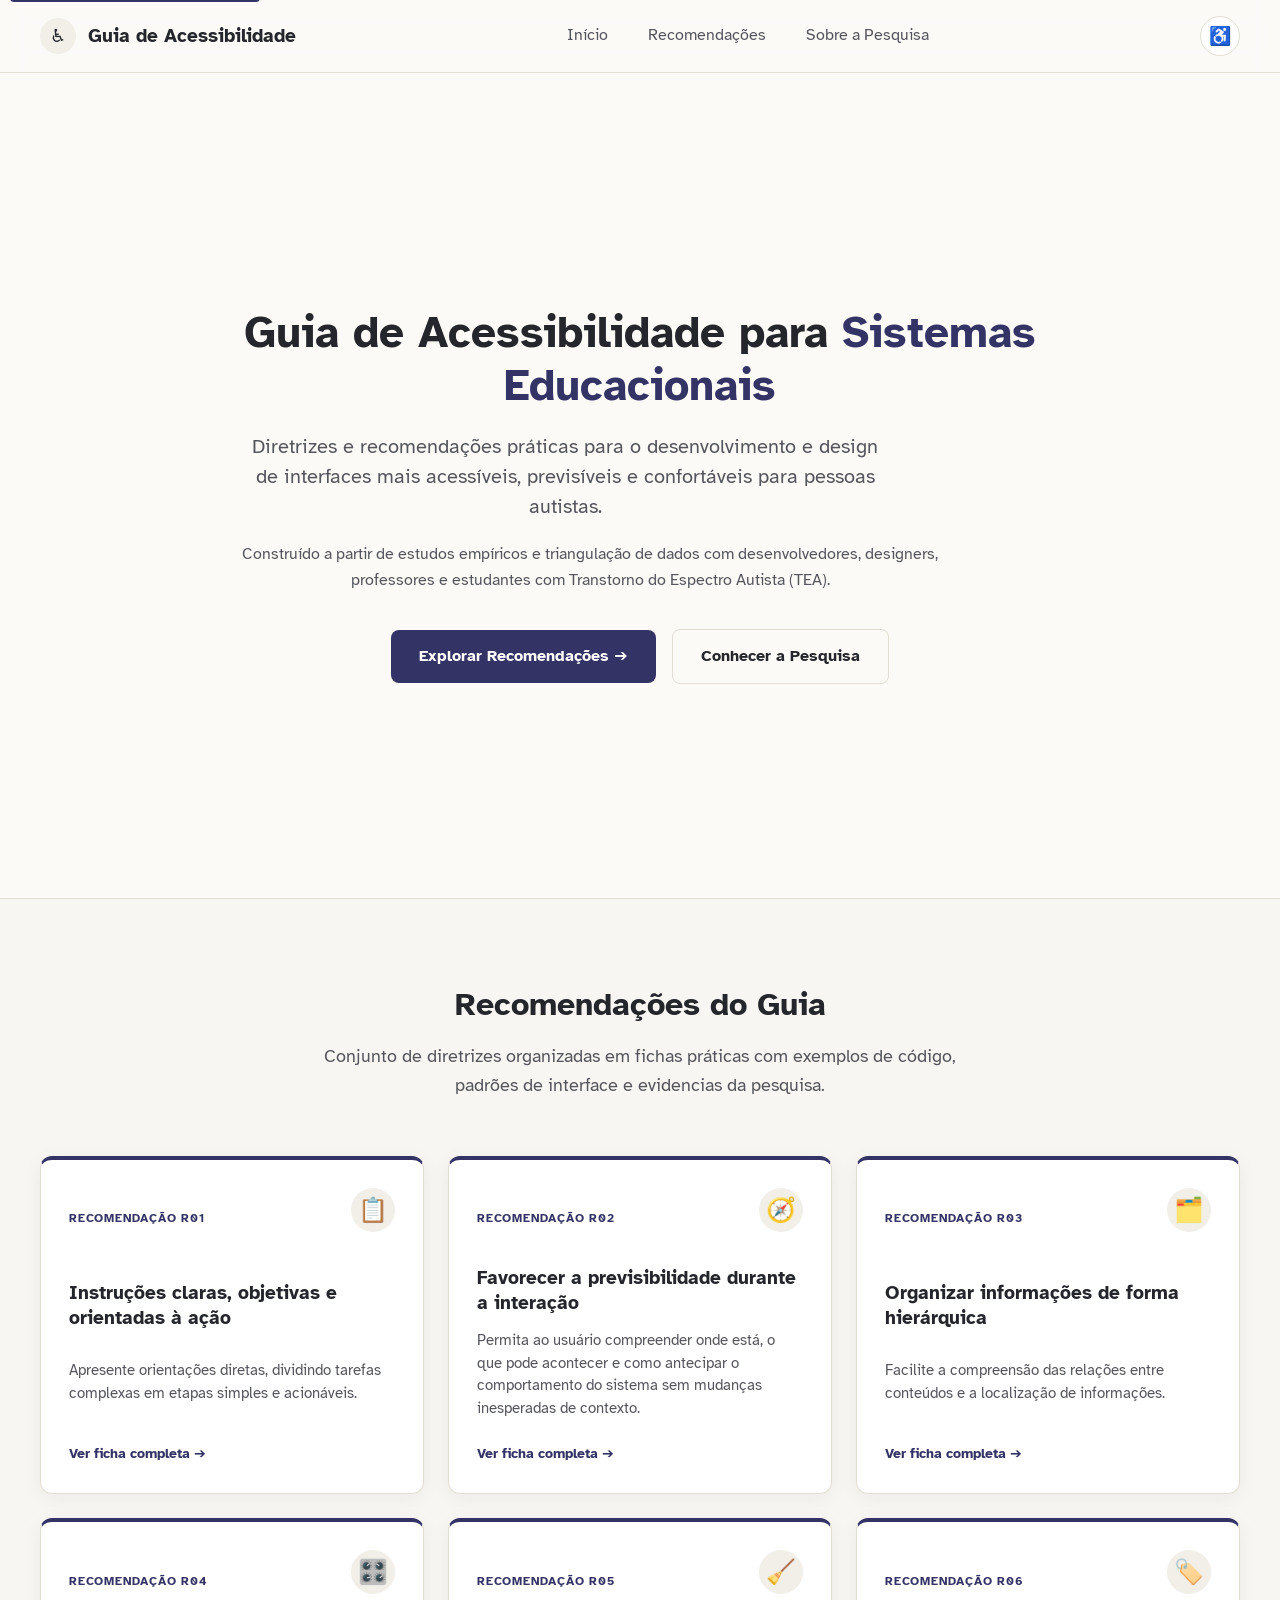
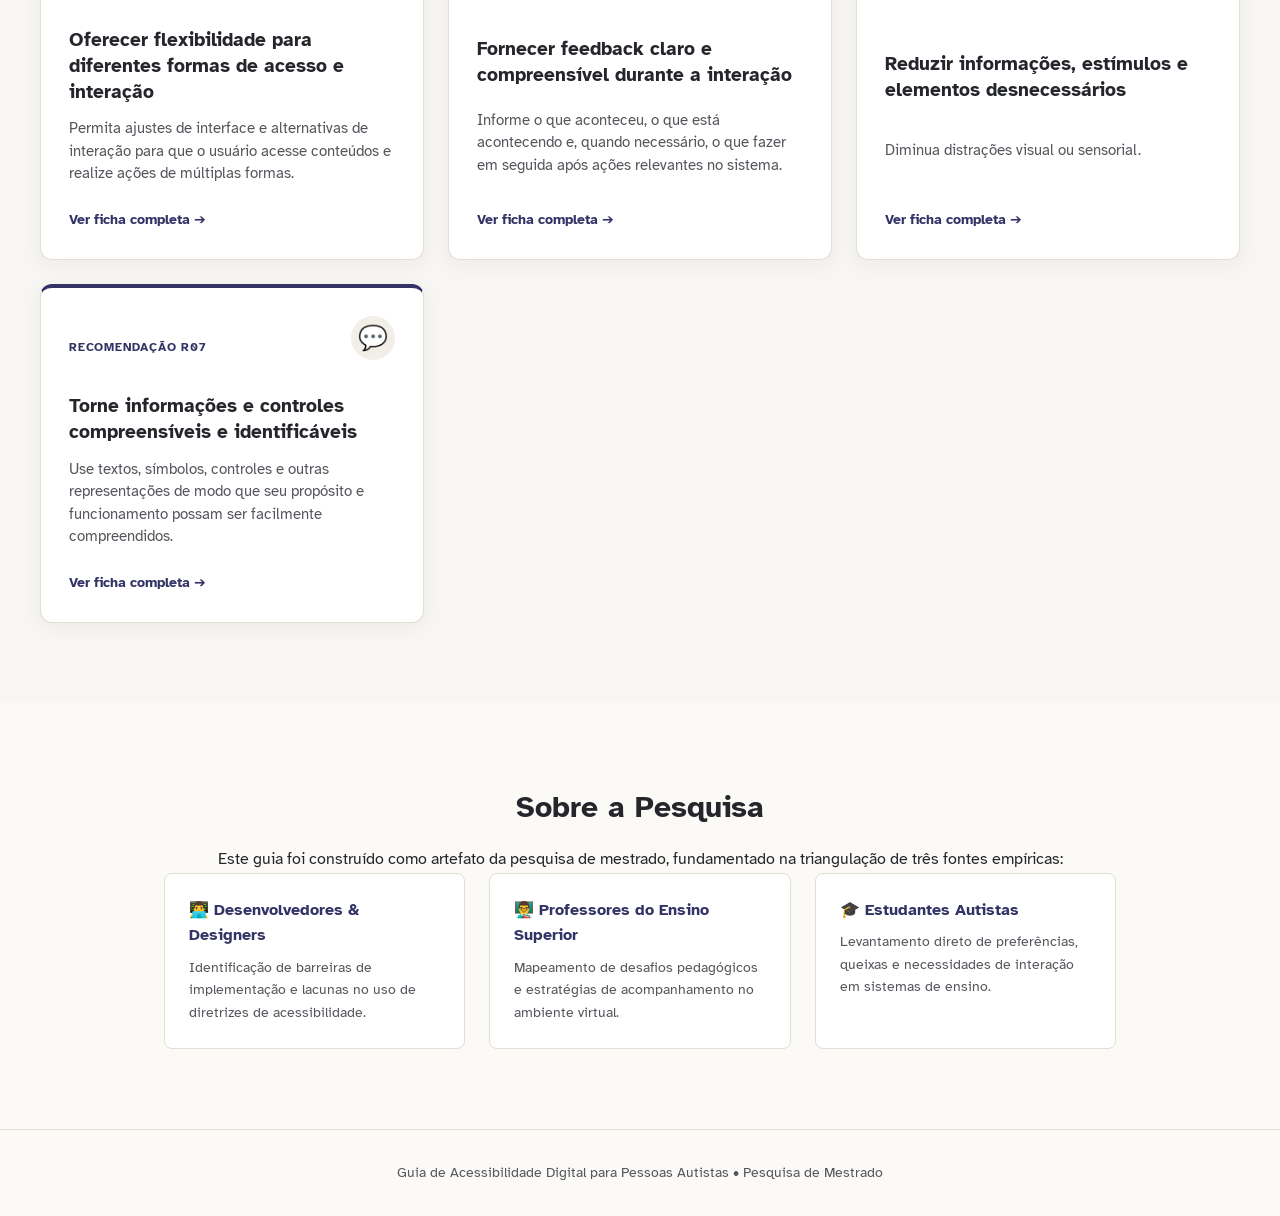
==== index.html @ 95f2e217 "guia de acessabilidade" ====
<!DOCTYPE html>
<html lang="pt-BR">
<head>
    <meta charset="UTF-8">
    <meta name="viewport" content="width=device-width, initial-scale=1.0">
    <title>Guia de Acessibilidade Digital | Sistemas para Pessoas Autistas</title>

    <link rel="preconnect" href="https://fonts.googleapis.com">
    <link rel="preconnect" href="https://fonts.gstatic.com" crossorigin>
    <link href="https://fonts.googleapis.com/css2?family=Atkinson+Hyperlegible:ital,wght@0,400;0,700;1,400&display=swap" rel="stylesheet">

    <link rel="stylesheet" href="assets/css/main.css">
</head>

<body>

    <!-- Link Acessível para Teclado (Skip to Content) -->
    <a href="#conteudo-principal" class="skip-link">Pular para o conteúdo principal</a>

    <!-- =====================================================
         BARRA DE NAVEGAÇÃO
    ===================================================== -->
    <header>
        <nav class="navbar" aria-label="Navegação principal">
            <a href="#inicio" class="logo">
                <span class="logo-icon" aria-hidden="true">♿</span>
                <span>Guia de Acessibilidade</span>
            </a>

            <ul class="menu">
                <li><a href="#inicio" >Início</a></li>
                <li><a href="#categorias">Recomendações</a></li>
                <li><a href="#sobre">Sobre a Pesquisa</a></li>
            </ul>

            <button class="accessibility" aria-label="Abrir opções de acessibilidade" title="Opções de acessibilidade">
                <span aria-hidden="true">♿</span>
            </button>
        </nav>
    </header>

    <!-- =====================================================
         CONTEÚDO PRINCIPAL
    ===================================================== -->
    <main id="conteudo-principal">

        <!-- HERO SECTION -->
        <section class="hero" id="inicio">
            <div class="hero-container">
                
                <h1>Guia de Acessibilidade para <mark>Sistemas Educacionais</mark></h1>

                <p class="hero-subtitle">
                    Diretrizes e recomendações práticas para o desenvolvimento e design de interfaces mais acessíveis, previsíveis e confortáveis para pessoas autistas.
                </p>

                <div class="hero-description">
                    <p>
                        Construído a partir de estudos empíricos e triangulação de dados com desenvolvedores, designers, professores e estudantes com Transtorno do Espectro Autista (TEA).
                    </p>
                </div>

                <div class="hero-actions">
                    <a href="#categorias" class="btn btn-primary">
                        Explorar Recomendações ➔
                    </a>
                    <a href="#sobre" class="btn btn-secondary">
                        Conhecer a Pesquisa
                    </a>
                </div>
            </div>
        </section>

        <!-- CATEGORIAS / RECOMENDAÇÕES -->
        <section class="categorias" id="categorias">
            <div class="categorias-container">

                <div class="secao-header">
                    <h2>Recomendações do Guia</h2>
                    <p class="categorias-intro">
                        Conjunto de diretrizes organizadas em fichas práticas com exemplos de código, padrões de interface e evidencias da pesquisa.
                    </p>
                </div>

                <div class="categorias-grid">

                    <!-- R01 -->
                    <a href="navegacao.html" class="categoria-card cor-1">
                        <div class="categoria-card-top">
                            <span class="categoria-codigo">RECOMENDAÇÃO R01</span>
                            <div class="categoria-icon" aria-hidden="true">📋</div>
                        </div>
                        <h3>Instruções claras, objetivas e orientadas à ação</h3>
                        <p>Apresente orientações diretas, dividindo tarefas complexas em etapas simples e acionáveis.</p>
                        <span class="card-link-texto">Ver ficha completa ➔</span>
                    </a>

                    <!-- R02 -->
                    <a href="categoria2.html" class="categoria-card cor-2">
                        <div class="categoria-card-top">
                            <span class="categoria-codigo">RECOMENDAÇÃO R02</span>
                            <div class="categoria-icon" aria-hidden="true">🧭</div>
                        </div>
                        <h3>Favorecer a previsibilidade durante a interação</h3>
                        <p>Permita ao usuário compreender onde está, o que pode acontecer e como antecipar o comportamento do sistema sem mudanças inesperadas de contexto.</p>
                        <span class="card-link-texto">Ver ficha completa ➔</span>
                    </a>

                    <!-- R03 -->
                    <a href="categoria3.html" class="categoria-card cor-3">
                        <div class="categoria-card-top">
                            <span class="categoria-codigo">RECOMENDAÇÃO R03</span>
                            <div class="categoria-icon" aria-hidden="true">🗂️</div>
                        </div>
                        <h3>Organizar informações de forma hierárquica</h3>
                        <p>Facilite a compreensão das relações entre conteúdos e a localização de informações.</p>
                        <span class="card-link-texto">Ver ficha completa ➔</span>
                    </a>

                    <!-- R04 -->
                    <a href="categoria4.html" class="categoria-card cor-4">
                        <div class="categoria-card-top">
                            <span class="categoria-codigo">RECOMENDAÇÃO R04</span>
                            <div class="categoria-icon" aria-hidden="true">🎛️</div>
                        </div>
                        <h3>Oferecer flexibilidade para diferentes formas de acesso e interação</h3>
                        <p>Permita ajustes de interface e alternativas de interação para que o usuário acesse conteúdos e realize ações de múltiplas formas.</p>
                        <span class="card-link-texto">Ver ficha completa ➔</span>
                    </a>

                    <!-- R05 -->
                    <a href="categoria5.html" class="categoria-card cor-5">
                        <div class="categoria-card-top">
                            <span class="categoria-codigo">RECOMENDAÇÃO R05</span>
                            <div class="categoria-icon" aria-hidden="true">🧹</div>
                        </div>
                        <h3>Fornecer feedback claro e compreensível durante a interação</h3>
                        <p>Informe o que aconteceu, o que está acontecendo e, quando necessário, o que fazer em seguida após ações relevantes no sistema.</p>
                        <span class="card-link-texto">Ver ficha completa ➔</span>
                    </a>

                    <!-- R06 -->
                    <a href="categoria6.html" class="categoria-card cor-6">
                        <div class="categoria-card-top">
                            <span class="categoria-codigo">RECOMENDAÇÃO R06</span>
                            <div class="categoria-icon" aria-hidden="true">🏷️</div>
                        </div>
                        <h3>Reduzir informações, estímulos e elementos desnecessários</h3>
                        <p>Diminua distrações visual ou sensorial.</p>
                        <span class="card-link-texto">Ver ficha completa ➔</span>
                    </a>

                    <!-- R07 -->
                    <a href="categoria7.html" class="categoria-card cor-7">
                        <div class="categoria-card-top">
                            <span class="categoria-codigo">RECOMENDAÇÃO R07</span>
                            <div class="categoria-icon" aria-hidden="true">💬</div>
                        </div>
                        <h3>Torne informações e controles compreensíveis e identificáveis</h3>
                        <p>Use textos, símbolos, controles e outras representações de modo que seu propósito e funcionamento possam ser facilmente compreendidos.</p>
                        <span class="card-link-texto">Ver ficha completa ➔</span>
                    </a>

                </div>

            </div>
        </section>

        <!-- SEÇÃO SOBRE A PESQUISA -->
        <section class="sobre-secao" id="sobre">
            <div class="sobre-container">
                <h2>Sobre a Pesquisa</h2>
                <p>
                    Este guia foi construído como artefato da pesquisa de mestrado, fundamentado na triangulação de três fontes empíricas:
                </p>
                <div class="sobre-grid">
                    <div class="sobre-item">
                        <strong>👨‍💻 Desenvolvedores & Designers</strong>
                        <p>Identificação de barreiras de implementação e lacunas no uso de diretrizes de acessibilidade.</p>
                    </div>
                    <div class="sobre-item">
                        <strong>👨‍🏫 Professores do Ensino Superior</strong>
                        <p>Mapeamento de desafios pedagógicos e estratégias de acompanhamento no ambiente virtual.</p>
                    </div>
                    <div class="sobre-item">
                        <strong>🎓 Estudantes Autistas</strong>
                        <p>Levantamento direto de preferências, queixas e necessidades de interação em sistemas de ensino.</p>
                    </div>
                </div>
            </div>
        </section>

    </main>

    <footer>
        <div class="footer-container">
            <p>Guia de Acessibilidade Digital para Pessoas Autistas • Pesquisa de Mestrado</p>
        </div>
    </footer>

</body>
</html>
---- assets/css/main.css ----
/* =========================
   CATEGORIAS
========================= */

.categorias {
    padding: 90px 20px;
    background-color: #f8f8f8;
}

.categorias-container {
    max-width: 1100px;
    margin: 0 auto;
    text-align: center;
}

.categorias h2 {
    font-size: 36px;
    color: #222222;
    margin-bottom: 15px;
}

.categorias-intro {
    max-width: 650px;
    margin: 0 auto 50px;

    font-size: 18px;
    line-height: 1.6;

    color: #555555;
}


/* GRID */

.categorias-grid {
    display: grid;

    grid-template-columns: repeat(3, 1fr);

    gap: 25px;
}


/* CARDS */

.categoria-card {
    background-color: #ffffff;

    padding: 30px;

    border: 1px solid #e2e2e2;
    border-radius: 8px;

    text-decoration: none;
    color: inherit;

    text-align: left;

    transition: 0.2s;
}


.categoria-card:hover {
    transform: translateY(-4px);

    border-color: #333366;

    box-shadow: 0 5px 20px rgba(0, 0, 0, 0.08);
}


/* ÍCONE */

.categoria-icon {
    font-size: 32px;

    margin-bottom: 18px;
}


/* TÍTULO */

.categoria-card h3 {
    font-size: 21px;

    margin-bottom: 12px;

    color: #333366;
}


/* TEXTO */

.categoria-card p {
    font-size: 15px;

    line-height: 1.6;

    color: #555555;
}


/* RESPONSIVO */

@media (max-width: 900px) {

    .categorias-grid {
        grid-template-columns: repeat(2, 1fr);
    }

}


@media (max-width: 768px) {

    header {
        padding: 0 20px;
    }

    .navbar {
        height: auto;
        min-height: 75px;
        flex-wrap: wrap;
        padding: 15px 0;
        gap: 15px;
    }

    .menu {
        gap: 18px;
        order: 3;
        width: 100%;
        justify-content: center;
    }

    .menu a {
        font-size: 14px;
    }

    .hero h1 {
        font-size: 34px;
    }

    .hero p {
        font-size: 17px;
    }


    /* CATEGORIAS NO CELULAR */

    .categorias {
        padding: 70px 20px;
    }

    .categorias-grid {
        grid-template-columns: 1fr;
    }

    .categorias h2 {
        font-size: 30px;
    }

}

/* =========================
   CATEGORIAS
========================= */

.categorias {
    padding: 90px 50px;
    background-color: #f7f7f7;
}

.categorias-container {
    max-width: 1200px;
    margin: 0 auto;
    text-align: center;
}

.categorias h2 {
    font-size: 36px;
    color: #222222;
    margin-bottom: 15px;
}

.categorias-intro {
    max-width: 650px;
    margin: 0 auto 50px;

    font-size: 18px;
    line-height: 1.6;

    color: #555555;
}


/* =========================
   GRID DAS CATEGORIAS
========================= */

.categorias-grid {
    display: grid;

    grid-template-columns: repeat(3, 1fr);

    gap: 25px;
}


/* =========================
   CARD
========================= */

.categoria-card {
    display: block;

    background-color: #ffffff;

    padding: 30px;

    border: 1px solid #dddddd;
    border-radius: 8px;

    text-decoration: none;
    color: #222222;

    text-align: left;

    transition: 0.2s;
}


/* efeito quando passa o mouse */

.categoria-card:hover {
    transform: translateY(-5px);

    border-color: #333366;

    box-shadow: 0 8px 20px rgba(0, 0, 0, 0.08);
}


/* =========================
   ÍCONE
========================= */

.categoria-icon {
    font-size: 32px;

    margin-bottom: 18px;
}


/* =========================
   TÍTULO DO CARD
========================= */

.categoria-card h3 {
    font-size: 21px;

    margin-bottom: 12px;

    color: #333366;
}


/* =========================
   TEXTO DO CARD
========================= */

.categoria-card p {
    font-size: 15px;

    line-height: 1.6;

    color: #555555;
} 


/*  teste*/ 

/* =====================================================
           CONFIGURAÇÕES GERAIS
        ===================================================== */

        * {
            margin: 0;
            padding: 0;
            box-sizing: border-box;
        }


        body {

            font-family: Arial, Helvetica, sans-serif;

            background-color: #ffffff;

            color: #222222;

            line-height: 1.6;
        }


        /* =====================================================
           MENU
        ===================================================== */

        header {

            width: 100%;

            background-color: #ffffff;

            border-bottom: 1px solid #dddddd;

            padding: 0 50px;
        }


        .navbar {

            max-width: 1200px;

            height: 75px;

            margin: 0 auto;

            display: flex;

            align-items: center;

            justify-content: space-between;
        }


        .logo {

            display: flex;

            align-items: center;

            gap: 10px;

            font-size: 20px;

            font-weight: bold;

            color: #222222;

            text-decoration: none;
        }


        .logo-icon {

            font-size: 25px;
        }


        .menu {

            display: flex;

            align-items: center;

            gap: 35px;
        }


        .menu a {

            text-decoration: none;

            color: #333333;

            font-size: 16px;

            transition: 0.2s;
        }


        .menu a:hover {

            color: #5555aa;
        }


        /* =====================================================
           BOTÃO DE ACESSIBILIDADE
        ===================================================== */

        .accessibility {

            width: 42px;

            height: 42px;

            border: 1px solid #dddddd;

            border-radius: 50%;

            background-color: #ffffff;

            display: flex;

            align-items: center;

            justify-content: center;

            font-size: 21px;

            cursor: pointer;
        }


        .accessibility:hover {

            background-color: #f2f2f2;
        }


        /* =====================================================
           CONTEÚDO
        ===================================================== */

        .conteudo {

            max-width: 950px;

            margin: 0 auto;

            padding: 70px 30px 100px;
        }


        /* =====================================================
           TÍTULO DA RECOMENDAÇÃO
        ===================================================== */

        .titulo-categoria {

            text-align: center;

            margin-bottom: 65px;
        }


        .titulo-categoria .icone {

            font-size: 45px;

            margin-bottom: 15px;
        }


        .codigo-recomendacao {

            display: block;

            color: #5555aa;

            font-size: 15px;

            font-weight: bold;

            margin-bottom: 8px;

            letter-spacing: 1px;
        }


        .titulo-categoria h1 {

            font-size: 42px;

            margin-bottom: 15px;

            color: #333366;

            line-height: 1.2;
        }


        .titulo-categoria p {

            font-size: 19px;

            color: #555555;

            max-width: 700px;

            margin: auto;
        }


        /* =====================================================
           SEÇÕES
        ===================================================== */

        .secao {

            margin-bottom: 55px;
        }


        .secao h2 {

            font-size: 27px;

            color: #333366;

            margin-bottom: 18px;
        }


        .secao h3 {

            font-size: 21px;

            color: #333366;

            margin-bottom: 10px;
        }


        .secao p {

            font-size: 17px;

            color: #444444;

            margin-bottom: 15px;
        }


        /* =====================================================
           DESTAQUE DA RECOMENDAÇÃO
        ===================================================== */

        .recomendacao-principal {

            background-color: #f5f5f8;

            border-left: 5px solid #333366;

            padding: 25px 28px;

            margin: 25px 0;

            border-radius: 5px;
        }


        .recomendacao-principal strong {

            display: block;

            color: #333366;

            font-size: 18px;

            margin-bottom: 8px;
        }


        .recomendacao-principal p {

            margin-bottom: 0;
        }


        /* =====================================================
           SELETOR DE PERFIL (DESENVOLVEDOR / DESIGNER)
        ===================================================== */

        .perfil-seletor {

            display: flex;

            gap: 15px;

            margin: 25px 0 35px;

            flex-wrap: wrap;
        }


        .perfil-btn {

            flex: 1;

            min-width: 220px;

            border: 2px solid #dddddd;

            border-radius: 8px;

            background-color: #ffffff;

            padding: 18px 20px;

            font-size: 17px;

            font-weight: bold;

            color: #444444;

            cursor: pointer;

            transition: 0.2s;

            font-family: inherit;

            text-align: center;
        }


        .perfil-btn:hover {

            border-color: #5555aa;

            background-color: #fafafa;
        }


        .perfil-btn:focus {

            outline: 3px solid #aaaacc;

            outline-offset: 3px;
        }


        .perfil-btn.ativo {

            border-color: #333366;

            background-color: #333366;

            color: #ffffff;
        }


        /* =====================================================
           CONTEÚDO POR PERFIL (DENTRO DE CADA DIMENSÃO)
        ===================================================== */

        .perfil-conteudo {

            display: none;

            margin-top: 20px;

            padding-top: 20px;

            border-top: 1px dashed #cccccc;
        }


        .perfil-conteudo.ativo {

            display: block;
        }


        .perfil-conteudo h4 {

            font-size: 17px;

            color: #333366;

            margin: 20px 0 8px;
        }


        .perfil-conteudo h4:first-child {

            margin-top: 0;
        }


        /* =====================================================
           DIMENSÕES
        ===================================================== */

        .dimensoes {

            display: grid;

            grid-template-columns: repeat(2, 1fr);

            gap: 20px;

            margin-top: 25px;
        }


        .dimensao {

            border: 1px solid #dddddd;

            border-radius: 7px;

            background-color: #ffffff;

            padding: 22px;

            cursor: pointer;

            transition: 0.2s;

            text-align: left;

            font-family: inherit;
        }


        .dimensao:hover {

            border-color: #5555aa;

            background-color: #fafafa;
        }


        .dimensao:focus {

            outline: 3px solid #aaaacc;

            outline-offset: 3px;
        }


        .dimensao.ativa {

            border-color: #333366;

            background-color: #f5f5f8;
        }


        .dimensao .numero {

            display: block;

            font-size: 14px;

            font-weight: bold;

            color: #5555aa;

            margin-bottom: 5px;
        }


        .dimensao h3 {

            margin-bottom: 8px;
        }


        .dimensao p {

            font-size: 15px;

            margin-bottom: 0;
        }


        /* =====================================================
           CONTEÚDO DAS DIMENSÕES
        ===================================================== */

        .conteudo-dimensao {

            display: none;

            margin-top: 25px;

            padding: 25px;

            background-color: #f7f7f7;

            border: 1px solid #dddddd;

            border-radius: 7px;
        }


        .conteudo-dimensao.ativo {

            display: block;
        }


        .conteudo-dimensao h3 {

            color: #333366;

            margin-bottom: 15px;
        }


        /* =====================================================
           LISTA
        ===================================================== */

        .lista {

            padding-left: 25px;

            margin-top: 15px;
        }


        .lista li {

            margin-bottom: 10px;

            font-size: 16px;
        }


        /* =====================================================
           BOAS PRÁTICAS
        ===================================================== */

        .praticas {

            display: flex;

            flex-direction: column;

            gap: 15px;

            margin-top: 25px;
        }


        .pratica {

            background-color: #f7f7f7;

            border-left: 4px solid #333366;

            padding: 18px 20px;

            border-radius: 4px;
        }


        .pratica strong {

            display: block;

            margin-bottom: 5px;

            color: #333333;
        }


        /* =====================================================
           EXEMPLOS
        ===================================================== */

        .exemplo {

            margin-top: 25px;

            padding: 25px;

            background-color: #f7f7f7;

            border: 1px solid #dddddd;

            border-radius: 8px;
        }


        .exemplo h3 {

            margin-bottom: 15px;

            color: #333366;
        }


        .exemplo-ruim {

            background-color: #ffffff;

            border: 1px solid #e0e0e0;

            border-left: 4px solid #999999;

            padding: 18px;

            margin-bottom: 18px;

            border-radius: 5px;
        }


        .exemplo-bom {

            background-color: #ffffff;

            border: 1px solid #e0e0e0;

            border-left: 4px solid #333366;

            padding: 18px;

            border-radius: 5px;
        }


        .rotulo-exemplo {

            display: block;

            font-weight: bold;

            margin-bottom: 8px;

            color: #333333;
        }


        /* =====================================================
           CÓDIGO
        ===================================================== */

        pre {

            background-color: #222222;

            color: #ffffff;

            padding: 20px;

            border-radius: 6px;

            overflow-x: auto;

            margin-top: 20px;
        }


        code {

            font-family: Consolas, "Courier New", monospace;

            font-size: 14px;
        }


        /* =====================================================
           EVIDÊNCIAS
        ===================================================== */

        .evidencias {

            display: grid;

            grid-template-columns: repeat(3, 1fr);

            gap: 18px;

            margin-top: 25px;
        }


        .evidencia {

            padding: 20px;

            background-color: #f7f7f7;

            border: 1px solid #dddddd;

            border-radius: 7px;
        }


        .evidencia h3 {

            font-size: 18px;

            color: #333366;

            margin-bottom: 10px;
        }


        .evidencia p {

            font-size: 15px;

            margin-bottom: 0;
        }


        /* =====================================================
           RELAÇÃO COM OUTRAS DIRETRIZES
        ===================================================== */

        .tabela-container {

            overflow-x: auto;

            margin-top: 25px;
        }


        table {

            width: 100%;

            border-collapse: collapse;

            font-size: 15px;
        }


        th,
        td {

            border: 1px solid #dddddd;

            padding: 13px;

            text-align: left;

            vertical-align: top;
        }


        th {

            background-color: #f2f2f5;

            color: #333366;
        }


        /* =====================================================
           BOTÃO VOLTAR
        ===================================================== */

        .voltar {

            display: inline-block;

            margin-top: 20px;

            padding: 12px 22px;

            background-color: #333366;

            color: #ffffff;

            text-decoration: none;

            border-radius: 5px;

            transition: 0.2s;
        }


        .voltar:hover {

            background-color: #222244;
        }


        /* =====================================================
           VOLTAR AO TOPO
        ===================================================== */

        #voltarTopo {

            position: fixed;

            right: 25px;

            bottom: 25px;

            width: 45px;

            height: 45px;

            border: none;

            border-radius: 50%;

            background-color: #333366;

            color: #ffffff;

            font-size: 20px;

            cursor: pointer;

            display: none;

            z-index: 1000;
        }


        #voltarTopo.visivel {

            display: block;
        }


        /* =====================================================
           RESPONSIVIDADE
        ===================================================== */

        @media (max-width: 768px) {

            header {

                padding: 0 20px;
            }


            .navbar {

                height: auto;

                min-height: 75px;

                flex-wrap: wrap;

                padding: 15px 0;

                gap: 15px;
            }


            .menu {

                gap: 18px;

                order: 3;

                width: 100%;

                justify-content: center;

                flex-wrap: wrap;
            }


            .menu a {

                font-size: 14px;
            }


            .conteudo {

                padding: 45px 20px 70px;
            }


            .titulo-categoria h1 {

                font-size: 34px;
            }


            .titulo-categoria p {

                font-size: 17px;
            }


            .dimensoes {

                grid-template-columns: 1fr;
            }


            .evidencias {

                grid-template-columns: 1fr;
            }

        }


        * {
            margin: 0;
            padding: 0;
            box-sizing: border-box;
        }


        body {
            font-family: Arial, Helvetica, sans-serif;

            background-color: #ffffff;

            color: #222222;

            line-height: 1.6;
        }


        /* =========================
           MENU
        ========================= */

        header {

            width: 100%;

            background-color: #ffffff;

            border-bottom: 1px solid #dddddd;

            padding: 0 50px;
        }


        .navbar {

            max-width: 1200px;

            height: 75px;

            margin: 0 auto;

            display: flex;

            align-items: center;

            justify-content: space-between;
        }


        .logo {

            display: flex;

            align-items: center;

            gap: 10px;

            font-size: 20px;

            font-weight: bold;

            color: #222222;

            text-decoration: none;
        }


        .logo-icon {

            font-size: 25px;
        }


        .menu {

            display: flex;

            align-items: center;

            gap: 35px;
        }


        .menu a {

            text-decoration: none;

            color: #333333;

            font-size: 16px;

            transition: 0.2s;
        }


        .menu a:hover {

            color: #5555aa;
        }


        .accessibility {

            width: 42px;

            height: 42px;

            border: 1px solid #dddddd;

            border-radius: 50%;

            background-color: #ffffff;

            display: flex;

            align-items: center;

            justify-content: center;

            font-size: 21px;

            cursor: pointer;
        }


        /* =========================
           CONTEÚDO
        ========================= */

        .conteudo {

            max-width: 950px;

            margin: 0 auto;

            padding: 70px 30px 100px;
        }


        /* =========================
           TÍTULO
        ========================= */

        .titulo-categoria {

            text-align: center;

            margin-bottom: 60px;
        }


        .titulo-categoria .icone {

            font-size: 45px;

            margin-bottom: 15px;
        }


        .titulo-categoria h1 {

            font-size: 42px;

            margin-bottom: 15px;

            color: #333366;
        }


        .titulo-categoria p {

            font-size: 19px;

            color: #555555;

            max-width: 700px;

            margin: auto;
        }


        /* =========================
           SEÇÕES
        ========================= */

        .secao {

            margin-bottom: 50px;
        }


        .secao h2 {

            font-size: 27px;

            color: #333366;

            margin-bottom: 18px;
        }


        .secao p {

            font-size: 17px;

            color: #444444;

            margin-bottom: 15px;
        }


        /* =========================
           LISTA
        ========================= */

        .boas-praticas {

            display: flex;

            flex-direction: column;

            gap: 15px;
        }


        .pratica {

            background-color: #f7f7f7;

            border-left: 4px solid #333366;

            padding: 18px 20px;

            border-radius: 4px;
        }


        .pratica strong {

            display: block;

            margin-bottom: 5px;

            color: #333333;
        }


        /* =========================
           EXEMPLO
        ========================= */

        .exemplo {

            margin-top: 25px;

            padding: 25px;

            background-color: #f7f7f7;

            border: 1px solid #dddddd;

            border-radius: 8px;
        }


        .exemplo h3 {

            margin-bottom: 15px;

            color: #333366;
        }


        .exemplo-ruim {

            background-color: #ffffff;

            border: 1px solid #e0e0e0;

            padding: 15px;

            margin-bottom: 15px;

            border-radius: 5px;
        }


        .exemplo-bom {

            background-color: #ffffff;

            border: 1px solid #e0e0e0;

            padding: 15px;

            border-radius: 5px;
        }


        /* =========================
           CÓDIGO
        ========================= */

        pre {

            background-color: #222222;

            color: #ffffff;

            padding: 20px;

            border-radius: 6px;

            overflow-x: auto;

            margin-top: 20px;
        }


        code {

            font-family: Consolas, monospace;

            font-size: 14px;
        }


        /* =========================
           BOTÃO VOLTAR
        ========================= */

        .voltar {

            display: inline-block;

            margin-top: 20px;

            padding: 12px 22px;

            background-color: #333366;

            color: #ffffff;

            text-decoration: none;

            border-radius: 5px;
        }


        /* =========================
           RESPONSIVIDADE
        ========================= */

        @media (max-width: 768px) {

            header {

                padding: 0 20px;
            }


            .navbar {

                height: auto;

                min-height: 75px;

                flex-wrap: wrap;

                padding: 15px 0;

                gap: 15px;
            }


            .menu {

                gap: 18px;

                order: 3;

                width: 100%;

                justify-content: center;
            }


            .menu a {

                font-size: 14px;
            }


            .titulo-categoria h1 {

                font-size: 34px;
            }

        }

/* =====================================================
   CONFIGURAÇÕES GERAIS
===================================================== */

* {
    margin: 0;
    padding: 0;
    box-sizing: border-box;
}

body {
    font-family: Arial, Helvetica, sans-serif;
    background-color: #ffffff;
    color: #222222;
    line-height: 1.6;
}

a {
    outline-offset: 2px;
}

/* Foco visível para navegação por teclado */
a:focus-visible,
button:focus-visible {
    outline: 3px solid #5555aa;
    outline-offset: 3px;
}


/* =====================================================
   BARRA DE NAVEGAÇÃO
===================================================== */

header {
    width: 100%;
    background-color: #ffffff;
    border-bottom: 1px solid #dddddd;
    padding: 0 50px;
}

.navbar {
    max-width: 1200px;
    height: 75px;
    margin: 0 auto;

    display: flex;
    align-items: center;
    justify-content: space-between;
}

.logo {
    display: flex;
    align-items: center;
    gap: 10px;

    font-size: 20px;
    font-weight: bold;
    color: #222222;

    text-decoration: none;
}

.logo-icon {
    font-size: 25px;
}

.menu {
    display: flex;
    align-items: center;
    gap: 35px;

    list-style: none;
}

.menu a {
    text-decoration: none;
    color: #333333;
    font-size: 16px;

    transition: 0.2s;
}

.menu a:hover {
    color: #5555aa;
}


/* =====================================================
   BOTÃO DE ACESSIBILIDADE
===================================================== */

.accessibility {
    width: 42px;
    height: 42px;

    border: 1px solid #dddddd;
    border-radius: 50%;

    background-color: #ffffff;

    display: flex;
    align-items: center;
    justify-content: center;

    font-size: 21px;

    cursor: pointer;

    transition: 0.2s;
}

.accessibility:hover {
    background-color: #f2f2f2;
}


/* =====================================================
   SEÇÃO INICIAL (HERO)
===================================================== */

.hero {
    min-height: calc(100vh - 75px);

    display: flex;
    flex-direction: column;
    align-items: center;
    justify-content: center;

    text-align: center;

    padding: 40px 20px;
}

.hero h1 {
    font-size: 46px;
    margin-bottom: 20px;
    color: #222222;
}

.hero-subtitle {
    font-size: 20px;
    line-height: 1.6;

    max-width: 650px;

    color: #555555;

    margin-bottom: 25px;
}

.hero-description {
    max-width: 700px;
    margin-bottom: 35px;
}

.hero-description p {
    font-size: 16px;
    line-height: 1.6;

    color: #555555;

    margin-bottom: 15px;
}

.hero-description p:last-child {
    margin-bottom: 0;
}

.btn {
    display: inline-block;

    padding: 14px 30px;

    background-color: #333366;
    color: #ffffff;

    text-decoration: none;

    border-radius: 6px;

    font-size: 16px;
    font-weight: bold;

    transition: 0.2s;
}

.btn:hover {
    background-color: #222244;
}


/* =====================================================
   CATEGORIAS
===================================================== */

.categorias {
    padding: 90px 50px;
    background-color: #f7f7f7;
}

.categorias-container {
    max-width: 1200px;
    margin: 0 auto;
    text-align: center;
}

.categorias h2 {
    font-size: 36px;
    color: #222222;
    margin-bottom: 15px;
}

.categorias-intro {
    max-width: 650px;
    margin: 0 auto 50px;

    font-size: 18px;
    line-height: 1.6;

    color: #555555;
}

.categorias-grid {
    display: grid;
    grid-template-columns: repeat(3, 1fr);
    gap: 25px;
}

.categoria-card {
    display: block;

    background-color: #ffffff;

    padding: 30px;

    border: 1px solid #dddddd;
    border-radius: 8px;

    text-decoration: none;
    color: #222222;

    text-align: left;

    transition: 0.2s;
}

.categoria-card:hover,
.categoria-card:focus-visible {
    transform: translateY(-5px);

    border-color: #333366;

    box-shadow: 0 8px 20px rgba(0, 0, 0, 0.08);
}

.categoria-icon {
    font-size: 32px;
    margin-bottom: 18px;
}

.categoria-card h3 {
    font-size: 21px;
    margin-bottom: 12px;

    color: #333366;
}

.categoria-card p {
    font-size: 15px;
    line-height: 1.6;

    color: #555555;
}


/* =====================================================
   RESPONSIVIDADE
===================================================== */

@media (max-width: 900px) {

    .categorias-grid {
        grid-template-columns: repeat(2, 1fr);
    }

}

@media (max-width: 768px) {

    header {
        padding: 0 20px;
    }

    .navbar {
        height: auto;
        min-height: 75px;
        flex-wrap: wrap;
        padding: 15px 0;
        gap: 15px;
    }

    .menu {
        gap: 18px;
        order: 3;
        width: 100%;
        justify-content: center;
        flex-wrap: wrap;
    }

    .menu a {
        font-size: 14px;
    }

    .hero h1 {
        font-size: 34px;
    }

    .hero-subtitle {
        font-size: 17px;
    }

    .categorias {
        padding: 70px 20px;
    }

    .categorias-grid {
        grid-template-columns: 1fr;
    }

    .categorias h2 {
        font-size: 30px;
    }

}

/* aquiiiiiiiiii*/ 

/* =====================================================
   TOKENS DE DESIGN & VARIÁVEIS
===================================================== */
:root {
    --cor-marca: #333366;
    --cor-marca-hover: #23234a;
    --cor-suporte: #2f7a68;
    
    /* Neutros Acolhedores (Suaves aos olhos) */
    --cor-fundo: #fbfaf7;
    --cor-fundo-card: #ffffff;
    --cor-fundo-alt: #f2efe9;
    --cor-texto: #24262b;
    --cor-texto-suave: #55565c;
    --cor-borda: #e2ded4;

    --sombra-suave: 0 4px 20px rgba(36, 38, 43, 0.05);
    --sombra-hover: 0 10px 25px rgba(51, 51, 102, 0.10);
    
    --transicao: all 0.25s cubic-bezier(0.16, 1, 0.3, 1);
}

/* Base Reset & Acessibilidade */
* {
    margin: 0;
    padding: 0;
    box-sizing: border-box;
}

html {
    scroll-behavior: smooth;
}

body {
    font-family: "Atkinson Hyperlegible", system-ui, -apple-system, sans-serif;
    background-color: var(--cor-fundo);
    color: var(--cor-texto);
    line-height: 1.6;
    -webkit-font-smoothing: antialiased;
}

/* Link de Salto para Acessibilidade por Teclado */
.skip-link {
    position: absolute;
    top: -40px;
    left: 10px;
    background: var(--cor-marca);
    color: #fff;
    padding: 8px 16px;
    border-radius: 4px;
    z-index: 100;
    text-decoration: none;
    transition: top 0.2s;
}

.skip-link:focus {
    top: 10px;
}

a:focus-visible,
button:focus-visible {
    outline: 3px solid var(--cor-marca);
    outline-offset: 3px;
}

/* =====================================================
   Navegação (Header)
===================================================== */
header {
    position: sticky;
    top: 0;
    z-index: 50;
    background-color: rgba(251, 250, 247, 0.88);
    backdrop-filter: blur(12px);
    -webkit-backdrop-filter: blur(12px);
    border-bottom: 1px solid var(--cor-borda);
    padding: 0 24px;
}

.navbar {
    max-width: 1200px;
    height: 72px;
    margin: 0 auto;
    display: flex;
    align-items: center;
    justify-content: space-between;
}

.logo {
    display: flex;
    align-items: center;
    gap: 12px;
    font-size: 19px;
    font-weight: 700;
    color: var(--cor-texto);
    text-decoration: none;
}

.logo-icon {
    display: flex;
    align-items: center;
    justify-content: center;
    width: 36px;
    height: 36px;
    border-radius: 50%;
    background-color: var(--cor-fundo-alt);
    font-size: 18px;
}

.menu {
    display: flex;
    align-items: center;
    gap: 32px;
    list-style: none;
}

.menu a {
    text-decoration: none;
    color: var(--cor-texto-suave);
    font-size: 16px;
    font-weight: 400;
    transition: var(--transicao);
}

.menu a:hover {
    color: var(--cor-marca);
}

.accessibility {
    width: 40px;
    height: 40px;
    border: 1px solid var(--cor-borda);
    border-radius: 50%;
    background-color: var(--cor-fundo-card);
    display: flex;
    align-items: center;
    justify-content: center;
    font-size: 18px;
    cursor: pointer;
    transition: var(--transicao);
}

.accessibility:hover {
    background-color: var(--cor-fundo-alt);
}

/* =====================================================
   Apresentação (Hero)
===================================================== */
.hero {
    padding: 90px 24px 70px;
    text-align: center;
    display: flex;
    justify-content: center;
}

.hero-container {
    max-width: 800px;
}

.badge-pesquisa {
    display: inline-block;
    padding: 6px 14px;
    background-color: var(--cor-fundo-alt);
    border: 1px solid var(--cor-borda);
    border-radius: 20px;
    font-size: 13px;
    font-weight: 700;
    color: var(--cor-marca);
    margin-bottom: 24px;
    letter-spacing: 0.5px;
}

.hero h1 {
    font-size: 44px;
    font-weight: 700;
    line-height: 1.2;
    color: var(--cor-texto);
    margin-bottom: 20px;
}

.hero h1 mark {
    background-color: transparent;
    color: var(--cor-marca);
}

.hero-subtitle {
    font-size: 20px;
    color: var(--cor-texto-suave);
    line-height: 1.5;
    margin-bottom: 20px;
}

.hero-description p {
    font-size: 16px;
    color: var(--cor-texto-suave);
    margin-bottom: 32px;
}

.hero-actions {
    display: flex;
    align-items: center;
    justify-content: center;
    gap: 16px;
    flex-wrap: wrap;
}

.btn {
    display: inline-block;
    padding: 14px 28px;
    border-radius: 8px;
    font-size: 16px;
    font-weight: 700;
    text-decoration: none;
    transition: var(--transicao);
}

.btn-primary {
    background-color: var(--cor-marca);
    color: #ffffff;
}

.btn-primary:hover {
    background-color: var(--cor-marca-hover);
    transform: translateY(-2px);
}

.btn-secondary {
    background-color: transparent;
    color: var(--cor-texto);
    border: 1px solid var(--cor-borda);
}

.btn-secondary:hover {
    background-color: var(--cor-fundo-alt);
}

/* =====================================================
   Cards de Recomendações (Grid)
===================================================== */
.categorias {
    padding: 80px 24px;
    background-color: rgba(242, 239, 233, 0.4);
    border-top: 1px solid var(--cor-borda);
}

.categorias-container {
    max-width: 1200px;
    margin: 0 auto;
}

.secao-header {
    text-align: center;
    margin-bottom: 56px;
}

.secao-header h2 {
    font-size: 32px;
    color: var(--cor-texto);
    margin-bottom: 12px;
}

.categorias-intro {
    font-size: 18px;
    color: var(--cor-texto-suave);
    max-width: 650px;
    margin: 0 auto;
}

.categorias-grid {
    display: grid;
    grid-template-columns: repeat(3, 1fr);
    gap: 24px;
}

.categoria-card {
    display: flex;
    flex-direction: column;
    justify-content: space-between;
    background-color: var(--cor-fundo-card);
    padding: 28px;
    border: 1px solid var(--cor-borda);
    border-top: 4px solid var(--cor-marca);
    border-radius: 12px;
    text-decoration: none;
    color: var(--cor-texto);
    box-shadow: var(--sombra-suave);
    transition: var(--transicao);
}

.categoria-card-top {
    display: flex;
    align-items: center;
    justify-content: space-between;
    margin-bottom: 16px;
}

.categoria-codigo {
    font-size: 12px;
    font-weight: 700;
    letter-spacing: 0.8px;
    color: var(--cor-marca);
}

.categoria-icon {
    font-size: 24px;
    width: 44px;
    height: 44px;
    display: flex;
    align-items: center;
    justify-content: center;
    background-color: var(--cor-fundo-alt);
    border-radius: 50%;
}

.categoria-card h3 {
    font-size: 19px;
    font-weight: 700;
    line-height: 1.35;
    margin-bottom: 12px;
    color: var(--cor-texto);
}

.categoria-card p {
    font-size: 15px;
    color: var(--cor-texto-suave);
    line-height: 1.5;
    margin-bottom: 24px;
}

.card-link-texto {
    font-size: 14px;
    font-weight: 700;
    color: var(--cor-marca);
    transition: var(--transicao);
}

.categoria-card:hover {
    transform: translateY(-4px);
    box-shadow: var(--sombra-hover);
    border-color: var(--cor-borda);
}

.categoria-card:hover .card-link-texto {
    letter-spacing: 0.3px;
    color: var(--cor-suporte);
}

/* =====================================================
   Sobre a Pesquisa & Rodapé
===================================================== */
.sobre-secao {
    padding: 80px 24px;
    max-width: 1000px;
    margin: 0 auto;
    text-align: center;
}

.sobre-secao h2 {
    font-size: 30px;
    margin-bottom: 16px;
}

.sobre-secao > p {
    font-size: 17px;
    color: var(--cor-texto-suave);
    margin-bottom: 40px;
}

.sobre-grid {
    display: grid;
    grid-template-columns: repeat(3, 1fr);
    gap: 24px;
    text-align: left;
}

.sobre-item {
    background: var(--cor-fundo-card);
    padding: 24px;
    border-radius: 8px;
    border: 1px solid var(--cor-borda);
}

.sobre-item strong {
    display: block;
    font-size: 16px;
    margin-bottom: 8px;
    color: var(--cor-marca);
}

.sobre-item p {
    font-size: 14px;
    color: var(--cor-texto-suave);
}

footer {
    border-top: 1px solid var(--cor-borda);
    padding: 32px 24px;
    text-align: center;
    font-size: 14px;
    color: var(--cor-texto-suave);
}

/* Responsividade */
@media (max-width: 992px) {
    .categorias-grid,
    .sobre-grid {
        grid-template-columns: repeat(2, 1fr);
    }
}

@media (max-width: 640px) {
    .hero h1 {
        font-size: 32px;
    }
    
    .categorias-grid,
    .sobre-grid {
        grid-template-columns: 1fr;
    }

    .navbar {
        height: auto;
        padding: 16px 0;
        flex-wrap: wrap;
        gap: 12px;
    }

    .menu {
        width: 100%;
        justify-content: center;
        gap: 20px;
    }
}

.icone-acessibilidade { width: 24px; 
    height: 24px; 
    object-fit: contain; 
    vertical-align: middle;
    border-radius: 4px; 
}

/* ascrecentando*/
/* Item atual do menu */
.menu a[aria-current="page"] {
    color: var(--cor-marca);
    font-weight: 700;
    border-bottom: 2px solid var(--cor-marca);
    padding-bottom: 4px;
}

/* Área de clique melhor nos links do menu */
.menu a {
    display: inline-block;
    padding: 8px 4px;
}

/* Logo sem sublinhado e com foco visível */
.logo:hover {
    color: var(--cor-marca);
}
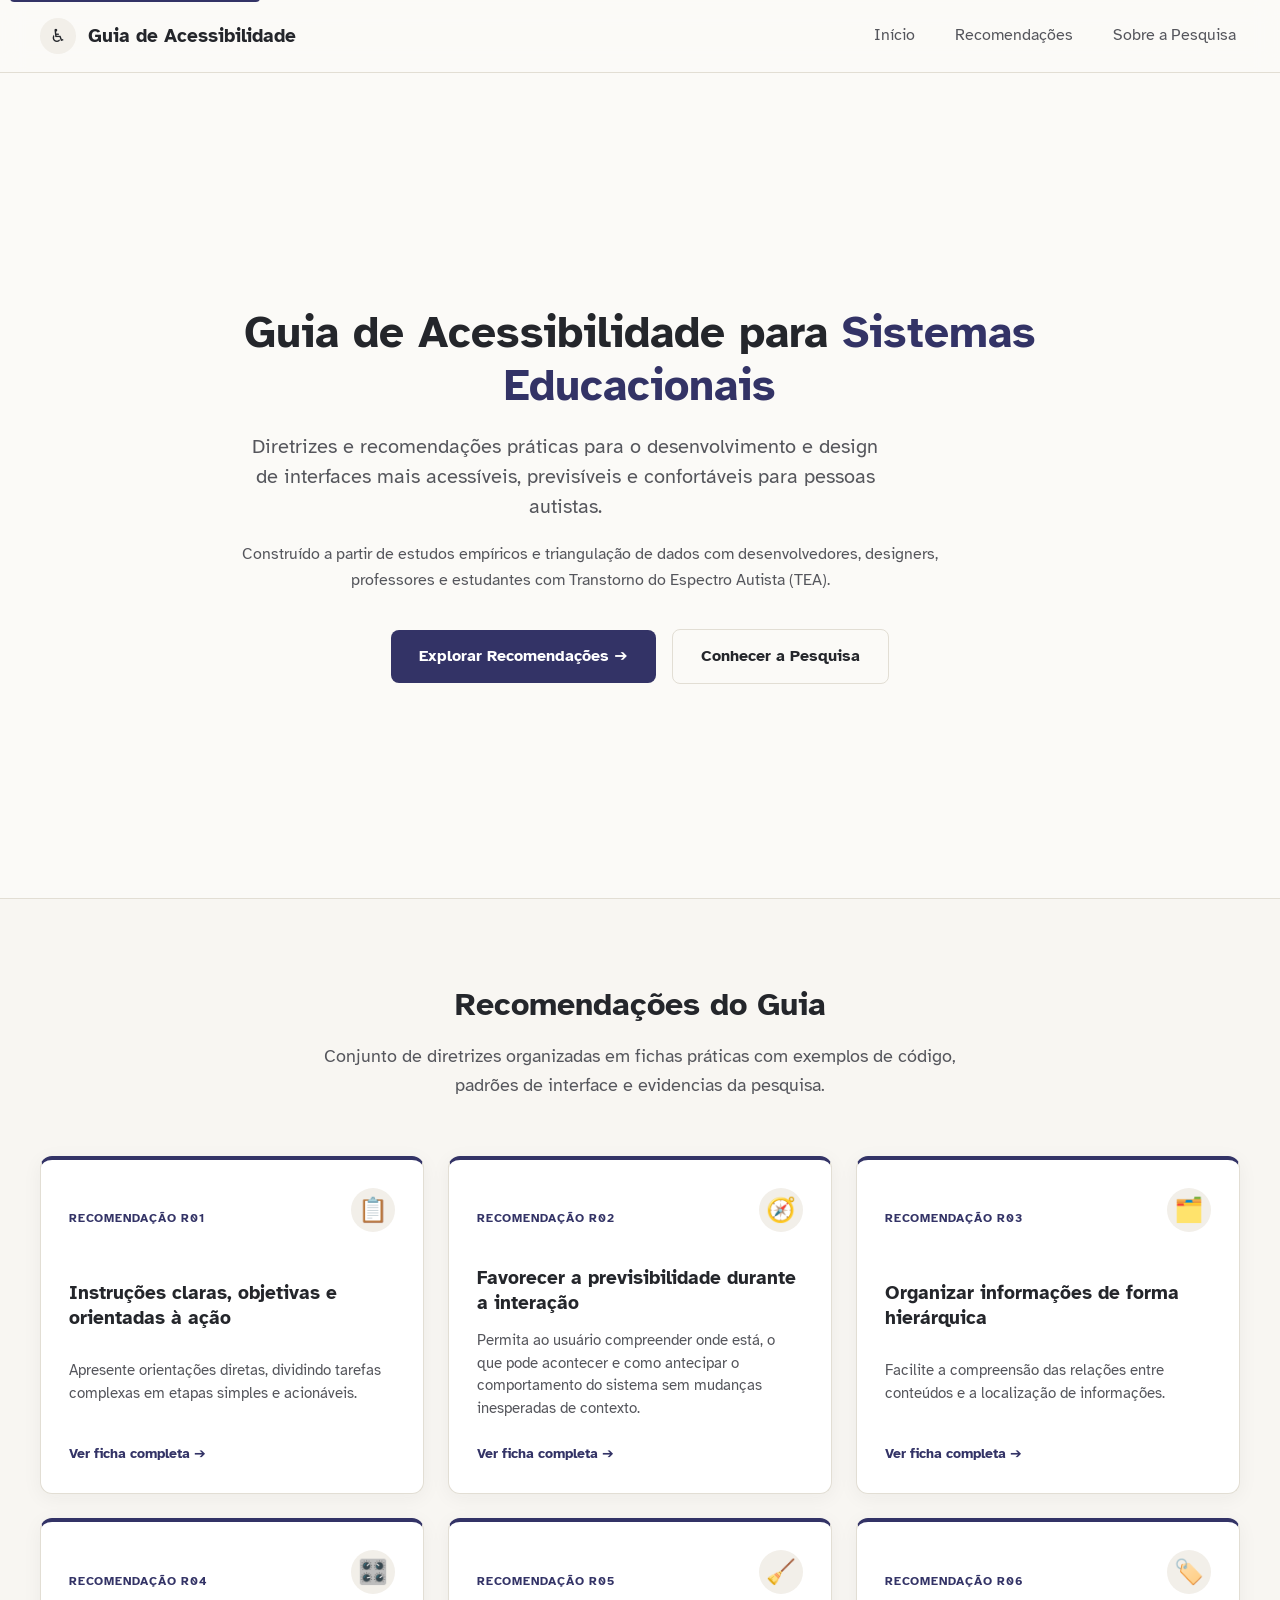
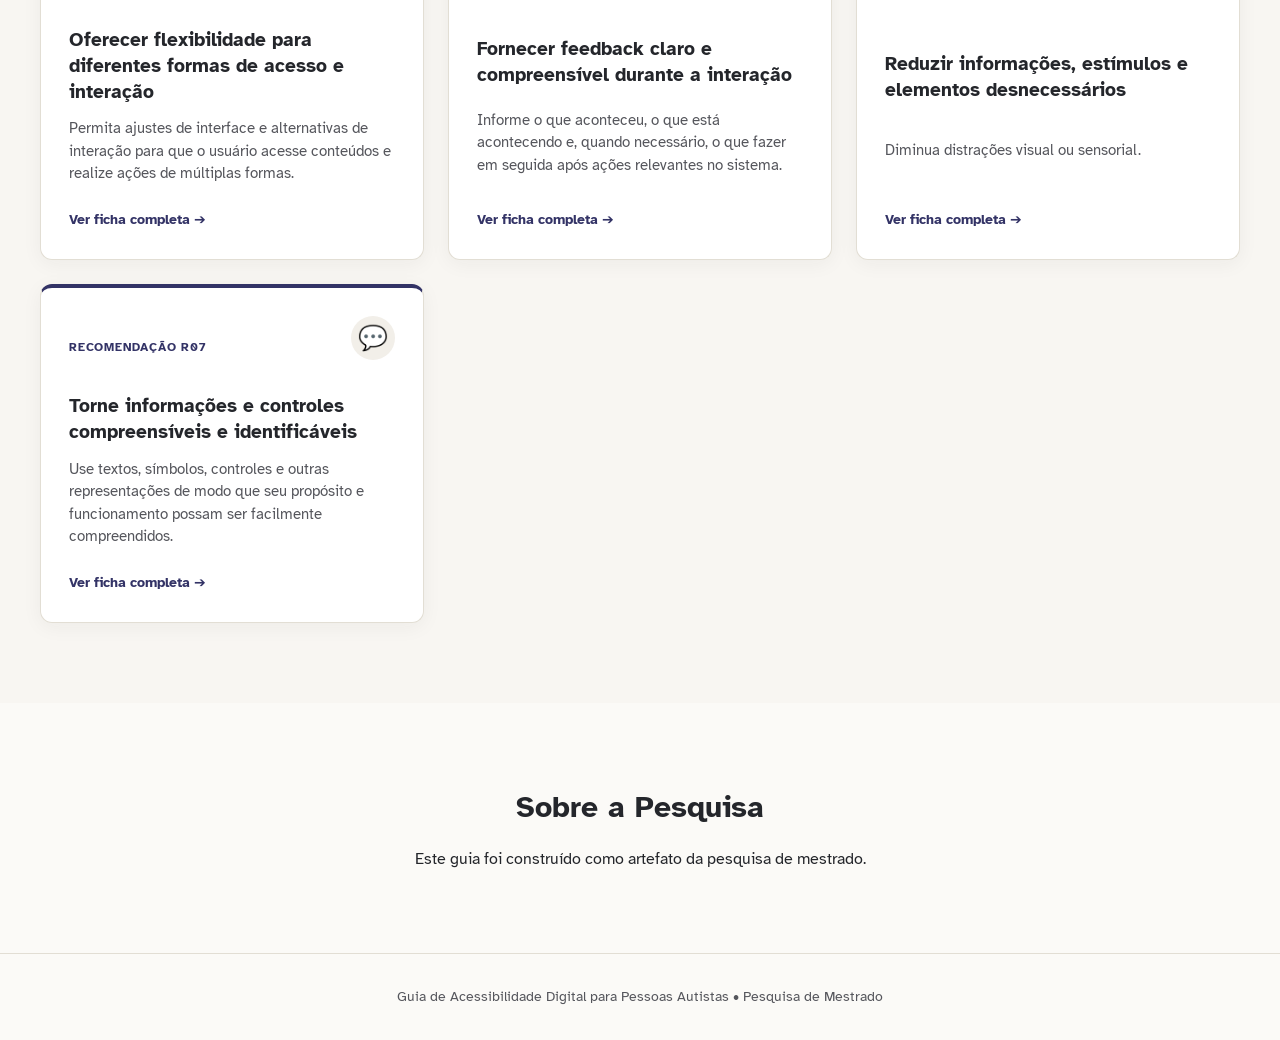
==== commit ac07e247: "Alteração atualização da seção sobre" ====
--- a/index.html
+++ b/index.html
@@ -33,9 +33,7 @@
                 <li><a href="#sobre">Sobre a Pesquisa</a></li>
             </ul>
 
-            <button class="accessibility" aria-label="Abrir opções de acessibilidade" title="Opções de acessibilidade">
-                <span aria-hidden="true">♿</span>
-            </button>
+            
         </nav>
     </header>
 
@@ -171,22 +169,8 @@
             <div class="sobre-container">
                 <h2>Sobre a Pesquisa</h2>
                 <p>
-                    Este guia foi construído como artefato da pesquisa de mestrado, fundamentado na triangulação de três fontes empíricas:
+                    Este guia foi construído como artefato da pesquisa de mestrado.
                 </p>
-                <div class="sobre-grid">
-                    <div class="sobre-item">
-                        <strong>👨‍💻 Desenvolvedores & Designers</strong>
-                        <p>Identificação de barreiras de implementação e lacunas no uso de diretrizes de acessibilidade.</p>
-                    </div>
-                    <div class="sobre-item">
-                        <strong>👨‍🏫 Professores do Ensino Superior</strong>
-                        <p>Mapeamento de desafios pedagógicos e estratégias de acompanhamento no ambiente virtual.</p>
-                    </div>
-                    <div class="sobre-item">
-                        <strong>🎓 Estudantes Autistas</strong>
-                        <p>Levantamento direto de preferências, queixas e necessidades de interação em sistemas de ensino.</p>
-                    </div>
-                </div>
             </div>
         </section>
 
